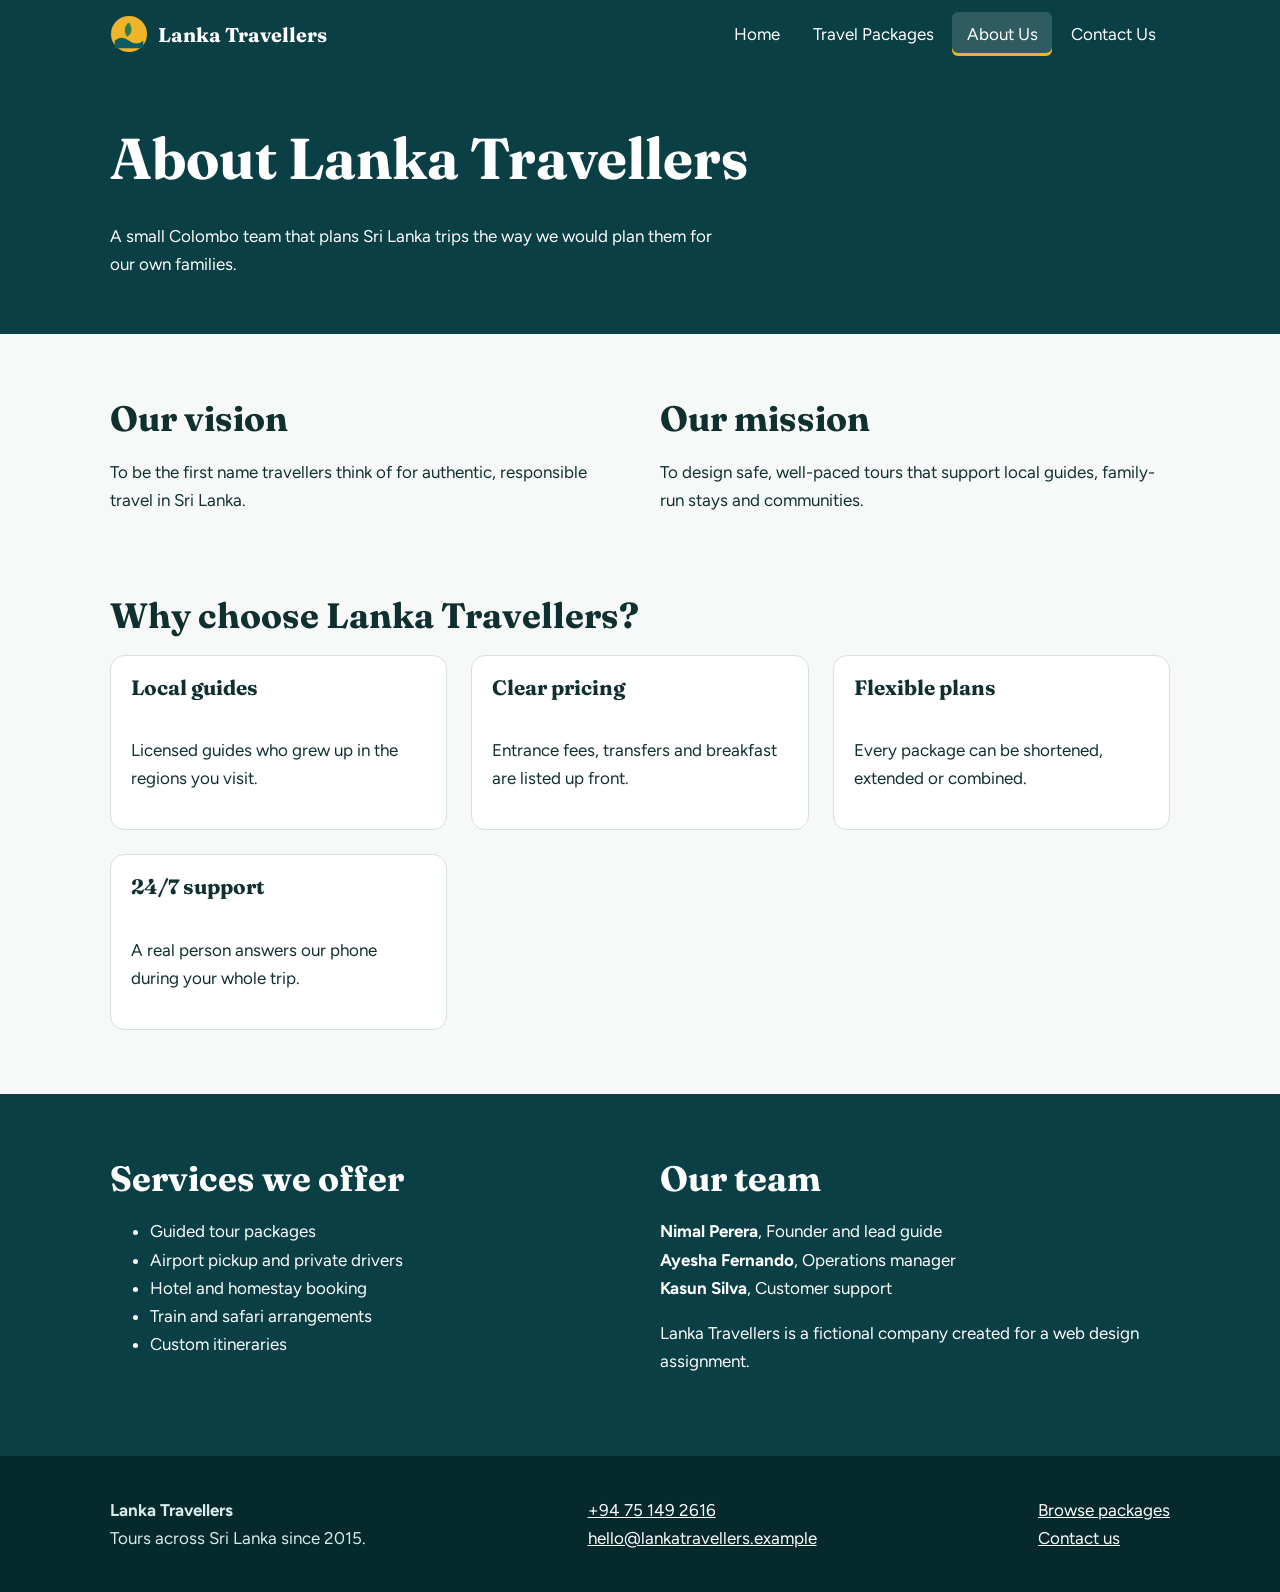
==== about.html @ 52781e10 "Initial commit - Traveling-Website" ====
<!DOCTYPE html>
<html lang="en"><head><meta charset="utf-8"><meta name="viewport" content="width=device-width,initial-scale=1">
<title>About Us | Lanka Travellers</title><meta name="description" content="Lanka Travellers: our vision, mission and services.">
<link rel="icon" href="images/favicon.svg" type="image/svg+xml">
<link rel="preconnect" href="https://fonts.googleapis.com"><link rel="preconnect" href="https://fonts.gstatic.com" crossorigin>
<link href="https://fonts.googleapis.com/css2?family=Figtree:wght@400;600;700&family=Fraunces:opsz,wght@9..144,600;9..144,700&display=swap" rel="stylesheet">
<link rel="stylesheet" href="css/style.css"></head><body>
<a class="skip" href="#main">Skip to main content</a>
<header class="site"><div class="wrap"><a class="brand" href="index.html"><svg viewBox="0 0 40 40" aria-hidden="true"><circle cx="20" cy="20" r="19" fill="#f0b429"/><path d="M5 27q7-6 15 0t15 0v8H5z" fill="#0d5c63"/><path d="M20 8c-5 3-6 9-2 15 4-2 7-8 2-15z" fill="#2f7d4f"/></svg>Lanka Travellers</a>
<button class="menu-btn" aria-expanded="false" aria-controls="nav">Menu</button>
<nav id="nav" aria-label="Main"><ul><li><a href="index.html">Home</a></li><li><a href="packages.html">Travel Packages</a></li><li><a href="about.html" aria-current="page">About Us</a></li><li><a href="contact.html">Contact Us</a></li></ul></nav></div></header>
<main id="main"><div class="page-head"><div class="wrap"><h1>About Lanka Travellers</h1><p>A small Colombo team that plans Sri Lanka trips the way we would plan them for our own families.</p></div></div>
<section><div class="wrap split"><div><h2>Our vision</h2><p>To be the first name travellers think of for authentic, responsible travel in Sri Lanka.</p></div>
<div><h2>Our mission</h2><p>To design safe, well-paced tours that support local guides, family-run stays and communities.</p></div></div></section>
<section style="padding-top:0"><div class="wrap"><h2>Why choose Lanka Travellers?</h2><div class="grid">
<div class="card"><div class="body"><h3>Local guides</h3><p>Licensed guides who grew up in the regions you visit.</p></div></div>
<div class="card"><div class="body"><h3>Clear pricing</h3><p>Entrance fees, transfers and breakfast are listed up front.</p></div></div>
<div class="card"><div class="body"><h3>Flexible plans</h3><p>Every package can be shortened, extended or combined.</p></div></div>
<div class="card"><div class="body"><h3>24/7 support</h3><p>A real person answers our phone during your whole trip.</p></div></div></div></div></section>
<section class="band"><div class="wrap split"><div><h2>Services we offer</h2><ul><li>Guided tour packages</li><li>Airport pickup and private drivers</li><li>Hotel and homestay booking</li><li>Train and safari arrangements</li><li>Custom itineraries</li></ul></div>
<div><h2>Our team</h2><p><strong>Nimal Perera</strong>, Founder and lead guide<br><strong>Ayesha Fernando</strong>, Operations manager<br><strong>Kasun Silva</strong>, Customer support</p><p>Lanka Travellers is a fictional company created for a web design assignment.</p></div></div></section></main>
<footer><div class="wrap"><div><strong>Lanka Travellers</strong><br>Tours across Sri Lanka since 2015.</div>
<div><a href="tel:+94751492616">+94 75 149 2616</a><br><a href="mailto:hello@lankatravellers.example">hello@lankatravellers.example</a></div>
<div><a href="packages.html">Browse packages</a><br><a href="contact.html">Contact us</a></div></div></footer>
<script src="js/main.js"></script></body></html>
---- css/style.css ----
:root{--ink:#10302f;--sea:#0d5c63;--sea-d:#093f45;--leaf:#2f7d4f;--gold:#f0b429;--gold-d:#8a5a00;--bg:#f6f9f8;--card:#fff;--muted:#4a5f5e;--line:#d6e2df}
@media(prefers-color-scheme:dark){:root{--ink:#e8f1ef;--bg:#0b1a1b;--card:#12292b;--muted:#a9c0bd;--line:#244245;--sea:#5ec4cc;--sea-d:#0d5c63;--gold-d:#f0b429}}
*{box-sizing:border-box}html{scroll-behavior:smooth}
body{margin:0;font:1.0625rem/1.65 "Figtree",system-ui,sans-serif;color:var(--ink);background:var(--bg)}
h1,h2,h3{font-family:"Fraunces",Georgia,serif;line-height:1.2;margin:0 0 .5em}
h1{font-size:clamp(2.2rem,5vw,3.6rem)}h2{font-size:clamp(1.6rem,3vw,2.2rem)}h3{font-size:1.3rem}
img{max-width:100%;display:block}a{color:var(--sea)}
:focus-visible{outline:3px solid var(--gold);outline-offset:3px}
.skip{position:absolute;left:-999px;background:var(--gold);color:#000;padding:.6rem 1rem;z-index:99}.skip:focus{left:1rem;top:1rem}
.wrap{max-width:1100px;margin:auto;padding:0 1.25rem}
header.site{background:var(--sea-d);position:sticky;top:0;z-index:10}
header.site .wrap{display:flex;align-items:center;justify-content:space-between;min-height:68px}
.brand{display:flex;align-items:center;gap:.6rem;color:#fff;text-decoration:none;font:700 1.25rem "Fraunces",serif}
.brand svg{width:38px;height:38px}
nav ul{list-style:none;display:flex;gap:.25rem;margin:0;padding:0}
nav a{color:#fff;text-decoration:none;padding:.5rem .9rem;border-radius:6px;display:block}
nav a:hover,nav a[aria-current=page]{background:rgba(255,255,255,.15);box-shadow:inset 0 -3px var(--gold)}
.menu-btn{display:none;background:none;border:2px solid #fff;color:#fff;padding:.4rem .8rem;border-radius:6px;font:inherit;cursor:pointer}
.btn{display:inline-block;background:var(--gold);color:#1b1400;font-weight:700;text-decoration:none;padding:.8rem 1.5rem;border-radius:999px;border:0;cursor:pointer;font-size:1rem}
.btn:hover{background:#ffc94d}.btn.alt{background:transparent;color:#fff;border:2px solid #fff}
.hero{color:#fff;padding:7rem 0 6rem;background:linear-gradient(100deg,rgba(9,63,69,.92),rgba(9,63,69,.45)),url(../images/hero.jpg) center/cover,linear-gradient(135deg,#0d5c63,#2f7d4f)}
.hero p{max-width:34rem;font-size:1.2rem}.hero .btns{display:flex;gap:1rem;flex-wrap:wrap;margin-top:1.5rem}
.page-head{background:var(--sea-d);color:#fff;padding:3.5rem 0}.page-head p{max-width:38rem;margin:0}
section{padding:4rem 0}.grid{display:grid;gap:1.5rem;grid-template-columns:repeat(auto-fit,minmax(250px,1fr))}
.card{background:var(--card);border:1px solid var(--line);border-radius:14px;overflow:hidden;display:flex;flex-direction:column}
.card .body{padding:1.25rem;display:flex;flex-direction:column;gap:.5rem;flex:1}.card .body .btn{margin-top:auto;text-align:center}
.ph{position:relative;aspect-ratio:3/2;background:linear-gradient(135deg,var(--sea),var(--leaf))}
.ph img{position:absolute;inset:0;width:100%;height:100%;object-fit:cover}
.price{font:700 1.4rem "Fraunces",serif;color:var(--gold-d)}.meta{color:var(--muted);font-size:.95rem;margin:0}
.pkg{display:grid;grid-template-columns:1fr 1.2fr;margin-bottom:2rem}.pkg .ph{aspect-ratio:auto;min-height:260px}
.pkg ul{padding-left:1.2rem;margin:.3rem 0}
.split{display:grid;gap:2.5rem;grid-template-columns:repeat(auto-fit,minmax(300px,1fr))}
.band{background:var(--sea-d);color:#fff}.band a{color:var(--gold)}
form{display:grid;gap:1rem}label{font-weight:600;display:block;margin-bottom:.3rem}
input,select,textarea{width:100%;padding:.75rem;border:2px solid var(--line);border-radius:8px;font:inherit;background:var(--card);color:var(--ink)}
.msg{font-weight:700;color:var(--leaf)}iframe{width:100%;height:320px;border:0;border-radius:14px}
footer{background:#06292c;color:#d8ebe8;padding:2.5rem 0}footer a{color:#fff}footer .wrap{display:flex;flex-wrap:wrap;gap:1.5rem;justify-content:space-between}
@media(max-width:760px){.menu-btn{display:block}nav{display:none;position:absolute;left:0;right:0;top:68px;background:var(--sea-d)}nav.open{display:block}nav ul{flex-direction:column;padding:.5rem 1rem 1rem}.pkg{grid-template-columns:1fr}.hero{padding:4.5rem 0}}
@media(prefers-reduced-motion:reduce){html{scroll-behavior:auto}}
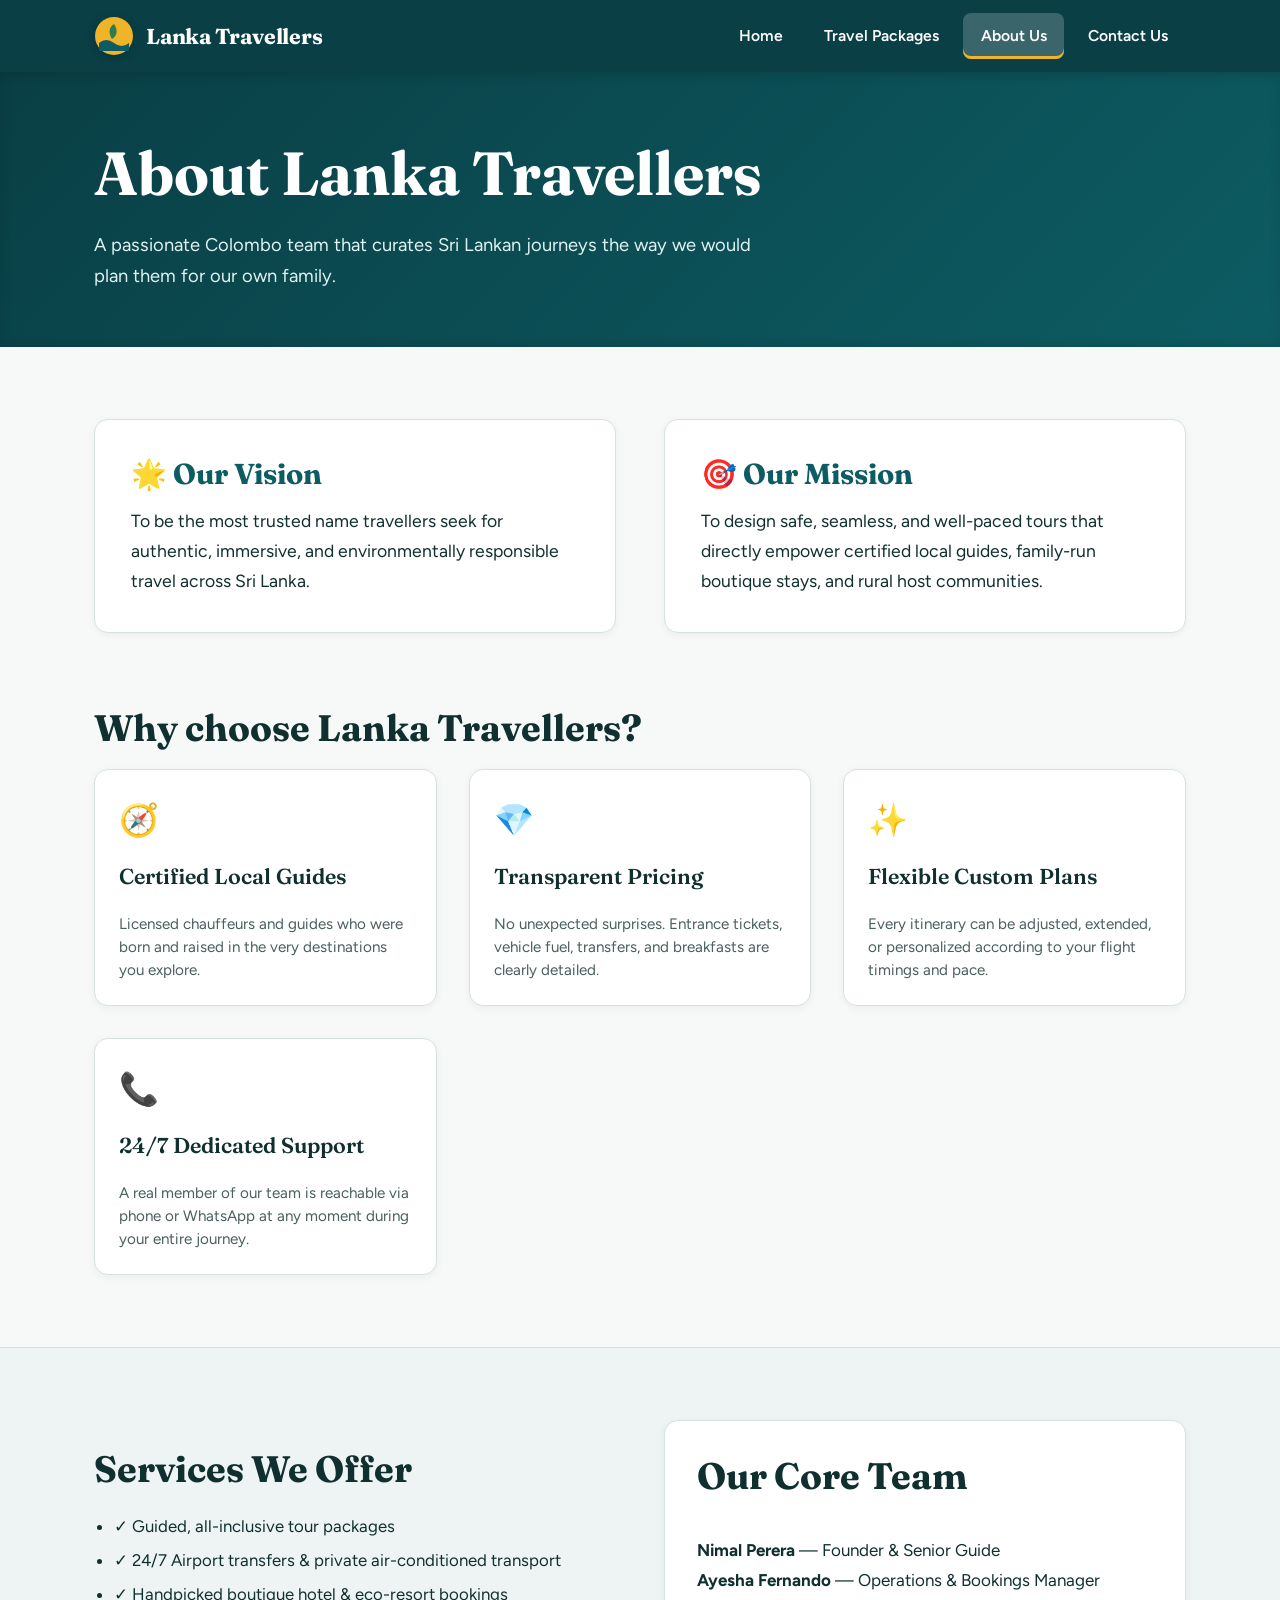
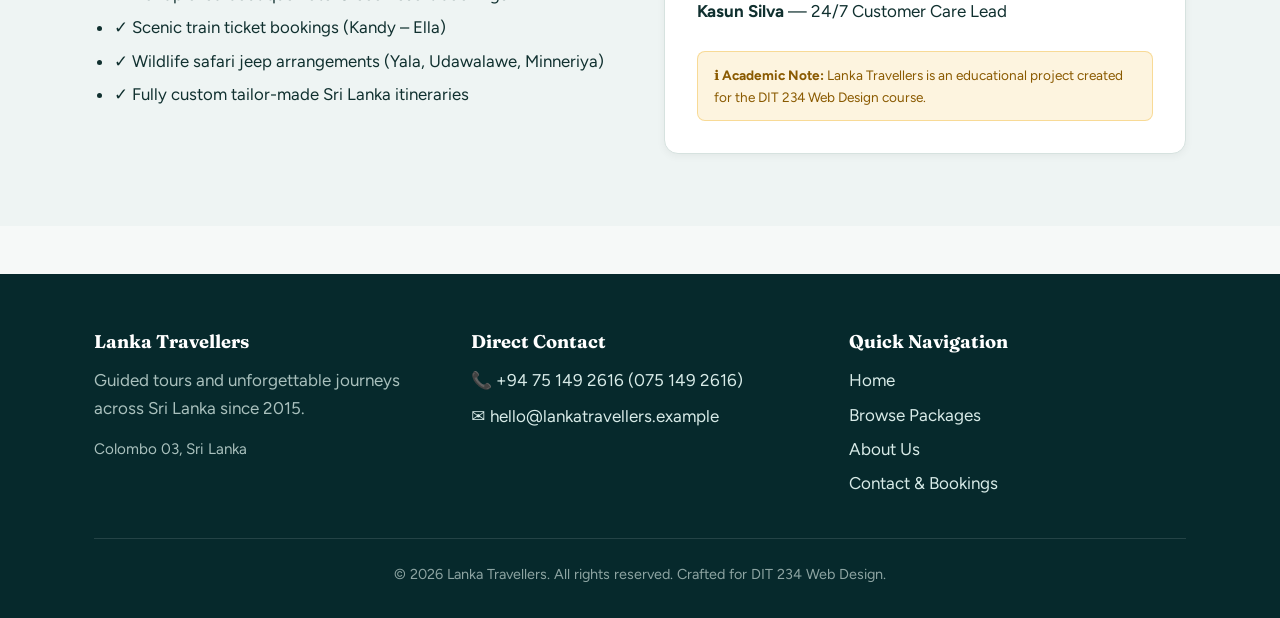
==== commit 9ebbb5db: "Polish UI/UX design: responsive navigation, card hover states, FAQ accordion, forms, and typography" ====
--- a/about.html
+++ b/about.html
@@ -1,25 +1,160 @@
 <!DOCTYPE html>
-<html lang="en"><head><meta charset="utf-8"><meta name="viewport" content="width=device-width,initial-scale=1">
-<title>About Us | Lanka Travellers</title><meta name="description" content="Lanka Travellers: our vision, mission and services.">
-<link rel="icon" href="images/favicon.svg" type="image/svg+xml">
-<link rel="preconnect" href="https://fonts.googleapis.com"><link rel="preconnect" href="https://fonts.gstatic.com" crossorigin>
-<link href="https://fonts.googleapis.com/css2?family=Figtree:wght@400;600;700&family=Fraunces:opsz,wght@9..144,600;9..144,700&display=swap" rel="stylesheet">
-<link rel="stylesheet" href="css/style.css"></head><body>
-<a class="skip" href="#main">Skip to main content</a>
-<header class="site"><div class="wrap"><a class="brand" href="index.html"><svg viewBox="0 0 40 40" aria-hidden="true"><circle cx="20" cy="20" r="19" fill="#f0b429"/><path d="M5 27q7-6 15 0t15 0v8H5z" fill="#0d5c63"/><path d="M20 8c-5 3-6 9-2 15 4-2 7-8 2-15z" fill="#2f7d4f"/></svg>Lanka Travellers</a>
-<button class="menu-btn" aria-expanded="false" aria-controls="nav">Menu</button>
-<nav id="nav" aria-label="Main"><ul><li><a href="index.html">Home</a></li><li><a href="packages.html">Travel Packages</a></li><li><a href="about.html" aria-current="page">About Us</a></li><li><a href="contact.html">Contact Us</a></li></ul></nav></div></header>
-<main id="main"><div class="page-head"><div class="wrap"><h1>About Lanka Travellers</h1><p>A small Colombo team that plans Sri Lanka trips the way we would plan them for our own families.</p></div></div>
-<section><div class="wrap split"><div><h2>Our vision</h2><p>To be the first name travellers think of for authentic, responsible travel in Sri Lanka.</p></div>
-<div><h2>Our mission</h2><p>To design safe, well-paced tours that support local guides, family-run stays and communities.</p></div></div></section>
-<section style="padding-top:0"><div class="wrap"><h2>Why choose Lanka Travellers?</h2><div class="grid">
-<div class="card"><div class="body"><h3>Local guides</h3><p>Licensed guides who grew up in the regions you visit.</p></div></div>
-<div class="card"><div class="body"><h3>Clear pricing</h3><p>Entrance fees, transfers and breakfast are listed up front.</p></div></div>
-<div class="card"><div class="body"><h3>Flexible plans</h3><p>Every package can be shortened, extended or combined.</p></div></div>
-<div class="card"><div class="body"><h3>24/7 support</h3><p>A real person answers our phone during your whole trip.</p></div></div></div></div></section>
-<section class="band"><div class="wrap split"><div><h2>Services we offer</h2><ul><li>Guided tour packages</li><li>Airport pickup and private drivers</li><li>Hotel and homestay booking</li><li>Train and safari arrangements</li><li>Custom itineraries</li></ul></div>
-<div><h2>Our team</h2><p><strong>Nimal Perera</strong>, Founder and lead guide<br><strong>Ayesha Fernando</strong>, Operations manager<br><strong>Kasun Silva</strong>, Customer support</p><p>Lanka Travellers is a fictional company created for a web design assignment.</p></div></div></section></main>
-<footer><div class="wrap"><div><strong>Lanka Travellers</strong><br>Tours across Sri Lanka since 2015.</div>
-<div><a href="tel:+94751492616">+94 75 149 2616</a><br><a href="mailto:hello@lankatravellers.example">hello@lankatravellers.example</a></div>
-<div><a href="packages.html">Browse packages</a><br><a href="contact.html">Contact us</a></div></div></footer>
-<script src="js/main.js"></script></body></html>+<html lang="en">
+<head>
+  <meta charset="utf-8">
+  <meta name="viewport" content="width=device-width, initial-scale=1">
+  <title>About Us | Lanka Travellers</title>
+  <meta name="description" content="Learn more about Lanka Travellers: our local team, mission, responsible tourism values, and services.">
+  <link rel="icon" href="images/favicon.svg" type="image/svg+xml">
+  <link rel="preconnect" href="https://fonts.googleapis.com">
+  <link rel="preconnect" href="https://fonts.gstatic.com" crossorigin>
+  <link href="https://fonts.googleapis.com/css2?family=Figtree:wght@400;600;700&family=Fraunces:opsz,wght@9..144,600;9..144,700&display=swap" rel="stylesheet">
+  <link rel="stylesheet" href="css/style.css">
+</head>
+<body>
+  <a class="skip" href="#main">Skip to main content</a>
+
+  <header class="site">
+    <div class="wrap">
+      <a class="brand" href="index.html">
+        <svg viewBox="0 0 40 40" aria-hidden="true">
+          <circle cx="20" cy="20" r="19" fill="#f0b429"/>
+          <path d="M5 27q7-6 15 0t15 0v8H5z" fill="#0d5c63"/>
+          <path d="M20 8c-5 3-6 9-2 15 4-2 7-8 2-15z" fill="#2f7d4f"/>
+        </svg>
+        Lanka Travellers
+      </a>
+      <button class="menu-btn" aria-expanded="false" aria-controls="nav">☰ Menu</button>
+      <nav id="nav" aria-label="Main">
+        <ul>
+          <li><a href="index.html">Home</a></li>
+          <li><a href="packages.html">Travel Packages</a></li>
+          <li><a href="about.html" aria-current="page">About Us</a></li>
+          <li><a href="contact.html">Contact Us</a></li>
+        </ul>
+      </nav>
+    </div>
+  </header>
+
+  <main id="main">
+    <!-- Header Banner -->
+    <div class="page-head">
+      <div class="wrap">
+        <h1>About Lanka Travellers</h1>
+        <p>A passionate Colombo team that curates Sri Lankan journeys the way we would plan them for our own family.</p>
+      </div>
+    </div>
+
+    <!-- Vision & Mission -->
+    <section>
+      <div class="wrap split">
+        <div class="card" style="padding: 2.25rem;">
+          <h2 style="font-size: 1.8rem; color: var(--sea);">🌟 Our Vision</h2>
+          <p style="margin: 0; font-size: 1.1rem; line-height: 1.7;">To be the most trusted name travellers seek for authentic, immersive, and environmentally responsible travel across Sri Lanka.</p>
+        </div>
+        <div class="card" style="padding: 2.25rem;">
+          <h2 style="font-size: 1.8rem; color: var(--sea);">🎯 Our Mission</h2>
+          <p style="margin: 0; font-size: 1.1rem; line-height: 1.7;">To design safe, seamless, and well-paced tours that directly empower certified local guides, family-run boutique stays, and rural host communities.</p>
+        </div>
+      </div>
+    </section>
+
+    <!-- Why Choose Us -->
+    <section style="padding-top: 0;">
+      <div class="wrap">
+        <h2>Why choose Lanka Travellers?</h2>
+        <div class="grid">
+          <div class="card">
+            <div class="body">
+              <div style="font-size: 2rem; margin-bottom: 0.25rem;">🧭</div>
+              <h3>Certified Local Guides</h3>
+              <p class="meta">Licensed chauffeurs and guides who were born and raised in the very destinations you explore.</p>
+            </div>
+          </div>
+          <div class="card">
+            <div class="body">
+              <div style="font-size: 2rem; margin-bottom: 0.25rem;">💎</div>
+              <h3>Transparent Pricing</h3>
+              <p class="meta">No unexpected surprises. Entrance tickets, vehicle fuel, transfers, and breakfasts are clearly detailed.</p>
+            </div>
+          </div>
+          <div class="card">
+            <div class="body">
+              <div style="font-size: 2rem; margin-bottom: 0.25rem;">✨</div>
+              <h3>Flexible Custom Plans</h3>
+              <p class="meta">Every itinerary can be adjusted, extended, or personalized according to your flight timings and pace.</p>
+            </div>
+          </div>
+          <div class="card">
+            <div class="body">
+              <div style="font-size: 2rem; margin-bottom: 0.25rem;">📞</div>
+              <h3>24/7 Dedicated Support</h3>
+              <p class="meta">A real member of our team is reachable via phone or WhatsApp at any moment during your entire journey.</p>
+            </div>
+          </div>
+        </div>
+      </div>
+    </section>
+
+    <!-- Services & Team Band -->
+    <section style="background: rgba(13, 92, 99, 0.03); border-top: 1px solid var(--line);">
+      <div class="wrap split">
+        <div>
+          <h2>Services We Offer</h2>
+          <ul style="padding-left: 1.25rem; line-height: 2; font-size: 1.05rem;">
+            <li>✓ Guided, all-inclusive tour packages</li>
+            <li>✓ 24/7 Airport transfers &amp; private air-conditioned transport</li>
+            <li>✓ Handpicked boutique hotel &amp; eco-resort bookings</li>
+            <li>✓ Scenic train ticket bookings (Kandy – Ella)</li>
+            <li>✓ Wildlife safari jeep arrangements (Yala, Udawalawe, Minneriya)</li>
+            <li>✓ Fully custom tailor-made Sri Lanka itineraries</li>
+          </ul>
+        </div>
+        <div>
+          <div class="card" style="padding: 2rem; background: var(--card);">
+            <h2>Our Core Team</h2>
+            <p style="line-height: 1.8; margin-bottom: 1.5rem;">
+              <strong>Nimal Perera</strong> — Founder &amp; Senior Guide<br>
+              <strong>Ayesha Fernando</strong> — Operations &amp; Bookings Manager<br>
+              <strong>Kasun Silva</strong> — 24/7 Customer Care Lead
+            </p>
+            <div style="padding: 0.75rem 1rem; border-radius: 8px; background: rgba(240, 180, 41, 0.15); border: 1px solid rgba(240, 180, 41, 0.4); font-size: 0.85rem; color: var(--gold-d);">
+              ℹ️ <strong>Academic Note:</strong> Lanka Travellers is an educational project created for the DIT 234 Web Design course.
+            </div>
+          </div>
+        </div>
+      </div>
+    </section>
+  </main>
+
+  <!-- Footer -->
+  <footer>
+    <div class="wrap">
+      <div>
+        <h4>Lanka Travellers</h4>
+        <p style="margin: 0 0 0.5rem; color: #a9c0bd;">Guided tours and unforgettable journeys across Sri Lanka since 2015.</p>
+        <p style="font-size: 0.95rem; color: #a9c0bd;">Colombo 03, Sri Lanka</p>
+      </div>
+      <div>
+        <h4>Direct Contact</h4>
+        <p style="margin: 0 0 0.5rem;"><a href="tel:+94751492616">📞 +94 75 149 2616 (075 149 2616)</a></p>
+        <p style="margin: 0;"><a href="mailto:hello@lankatravellers.example">✉️ hello@lankatravellers.example</a></p>
+      </div>
+      <div>
+        <h4>Quick Navigation</h4>
+        <p style="margin: 0 0 0.4rem;"><a href="index.html">Home</a></p>
+        <p style="margin: 0 0 0.4rem;"><a href="packages.html">Browse Packages</a></p>
+        <p style="margin: 0 0 0.4rem;"><a href="about.html">About Us</a></p>
+        <p style="margin: 0;"><a href="contact.html">Contact &amp; Bookings</a></p>
+      </div>
+    </div>
+    <div class="wrap">
+      <div class="footer-bottom" style="width: 100%;">
+        &copy; 2026 Lanka Travellers. All rights reserved. Crafted for DIT 234 Web Design.
+      </div>
+    </div>
+  </footer>
+
+  <script src="js/main.js"></script>
+</body>
+</html>
--- a/css/style.css
+++ b/css/style.css
@@ -1,39 +1,713 @@
-:root{--ink:#10302f;--sea:#0d5c63;--sea-d:#093f45;--leaf:#2f7d4f;--gold:#f0b429;--gold-d:#8a5a00;--bg:#f6f9f8;--card:#fff;--muted:#4a5f5e;--line:#d6e2df}
-@media(prefers-color-scheme:dark){:root{--ink:#e8f1ef;--bg:#0b1a1b;--card:#12292b;--muted:#a9c0bd;--line:#244245;--sea:#5ec4cc;--sea-d:#0d5c63;--gold-d:#f0b429}}
-*{box-sizing:border-box}html{scroll-behavior:smooth}
-body{margin:0;font:1.0625rem/1.65 "Figtree",system-ui,sans-serif;color:var(--ink);background:var(--bg)}
-h1,h2,h3{font-family:"Fraunces",Georgia,serif;line-height:1.2;margin:0 0 .5em}
-h1{font-size:clamp(2.2rem,5vw,3.6rem)}h2{font-size:clamp(1.6rem,3vw,2.2rem)}h3{font-size:1.3rem}
-img{max-width:100%;display:block}a{color:var(--sea)}
-:focus-visible{outline:3px solid var(--gold);outline-offset:3px}
-.skip{position:absolute;left:-999px;background:var(--gold);color:#000;padding:.6rem 1rem;z-index:99}.skip:focus{left:1rem;top:1rem}
-.wrap{max-width:1100px;margin:auto;padding:0 1.25rem}
-header.site{background:var(--sea-d);position:sticky;top:0;z-index:10}
-header.site .wrap{display:flex;align-items:center;justify-content:space-between;min-height:68px}
-.brand{display:flex;align-items:center;gap:.6rem;color:#fff;text-decoration:none;font:700 1.25rem "Fraunces",serif}
-.brand svg{width:38px;height:38px}
-nav ul{list-style:none;display:flex;gap:.25rem;margin:0;padding:0}
-nav a{color:#fff;text-decoration:none;padding:.5rem .9rem;border-radius:6px;display:block}
-nav a:hover,nav a[aria-current=page]{background:rgba(255,255,255,.15);box-shadow:inset 0 -3px var(--gold)}
-.menu-btn{display:none;background:none;border:2px solid #fff;color:#fff;padding:.4rem .8rem;border-radius:6px;font:inherit;cursor:pointer}
-.btn{display:inline-block;background:var(--gold);color:#1b1400;font-weight:700;text-decoration:none;padding:.8rem 1.5rem;border-radius:999px;border:0;cursor:pointer;font-size:1rem}
-.btn:hover{background:#ffc94d}.btn.alt{background:transparent;color:#fff;border:2px solid #fff}
-.hero{color:#fff;padding:7rem 0 6rem;background:linear-gradient(100deg,rgba(9,63,69,.92),rgba(9,63,69,.45)),url(../images/hero.jpg) center/cover,linear-gradient(135deg,#0d5c63,#2f7d4f)}
-.hero p{max-width:34rem;font-size:1.2rem}.hero .btns{display:flex;gap:1rem;flex-wrap:wrap;margin-top:1.5rem}
-.page-head{background:var(--sea-d);color:#fff;padding:3.5rem 0}.page-head p{max-width:38rem;margin:0}
-section{padding:4rem 0}.grid{display:grid;gap:1.5rem;grid-template-columns:repeat(auto-fit,minmax(250px,1fr))}
-.card{background:var(--card);border:1px solid var(--line);border-radius:14px;overflow:hidden;display:flex;flex-direction:column}
-.card .body{padding:1.25rem;display:flex;flex-direction:column;gap:.5rem;flex:1}.card .body .btn{margin-top:auto;text-align:center}
-.ph{position:relative;aspect-ratio:3/2;background:linear-gradient(135deg,var(--sea),var(--leaf))}
-.ph img{position:absolute;inset:0;width:100%;height:100%;object-fit:cover}
-.price{font:700 1.4rem "Fraunces",serif;color:var(--gold-d)}.meta{color:var(--muted);font-size:.95rem;margin:0}
-.pkg{display:grid;grid-template-columns:1fr 1.2fr;margin-bottom:2rem}.pkg .ph{aspect-ratio:auto;min-height:260px}
-.pkg ul{padding-left:1.2rem;margin:.3rem 0}
-.split{display:grid;gap:2.5rem;grid-template-columns:repeat(auto-fit,minmax(300px,1fr))}
-.band{background:var(--sea-d);color:#fff}.band a{color:var(--gold)}
-form{display:grid;gap:1rem}label{font-weight:600;display:block;margin-bottom:.3rem}
-input,select,textarea{width:100%;padding:.75rem;border:2px solid var(--line);border-radius:8px;font:inherit;background:var(--card);color:var(--ink)}
-.msg{font-weight:700;color:var(--leaf)}iframe{width:100%;height:320px;border:0;border-radius:14px}
-footer{background:#06292c;color:#d8ebe8;padding:2.5rem 0}footer a{color:#fff}footer .wrap{display:flex;flex-wrap:wrap;gap:1.5rem;justify-content:space-between}
-@media(max-width:760px){.menu-btn{display:block}nav{display:none;position:absolute;left:0;right:0;top:68px;background:var(--sea-d)}nav.open{display:block}nav ul{flex-direction:column;padding:.5rem 1rem 1rem}.pkg{grid-template-columns:1fr}.hero{padding:4.5rem 0}}
-@media(prefers-reduced-motion:reduce){html{scroll-behavior:auto}}
+:root {
+  --ink: #10302f;
+  --sea: #0d5c63;
+  --sea-d: #093f45;
+  --leaf: #2f7d4f;
+  --gold: #f0b429;
+  --gold-d: #8a5a00;
+  --bg: #f6f9f8;
+  --card: #ffffff;
+  --muted: #4a5f5e;
+  --line: #d6e2df;
+  --shadow-sm: 0 2px 8px rgba(0, 0, 0, 0.05);
+  --shadow-md: 0 6px 20px rgba(0, 0, 0, 0.08);
+  --shadow-lg: 0 12px 30px rgba(0, 0, 0, 0.12);
+  --radius: 14px;
+}
+
+@media (prefers-color-scheme: dark) {
+  :root {
+    --ink: #e8f1ef;
+    --bg: #0b1a1b;
+    --card: #12292b;
+    --muted: #a9c0bd;
+    --line: #244245;
+    --sea: #5ec4cc;
+    --sea-d: #0d5c63;
+    --gold-d: #f0b429;
+    --shadow-sm: 0 2px 8px rgba(0, 0, 0, 0.3);
+    --shadow-md: 0 6px 20px rgba(0, 0, 0, 0.4);
+    --shadow-lg: 0 12px 30px rgba(0, 0, 0, 0.5);
+  }
+}
+
+* {
+  box-sizing: border-box;
+}
+
+html {
+  scroll-behavior: smooth;
+}
+
+body {
+  margin: 0;
+  font: 1.0625rem/1.65 "Figtree", system-ui, -apple-system, sans-serif;
+  color: var(--ink);
+  background: var(--bg);
+  -webkit-font-smoothing: antialiased;
+}
+
+h1, h2, h3, h4 {
+  font-family: "Fraunces", Georgia, serif;
+  line-height: 1.25;
+  margin: 0 0 0.5em;
+  color: inherit;
+}
+
+h1 { font-size: clamp(2.3rem, 5vw, 3.8rem); font-weight: 700; }
+h2 { font-size: clamp(1.7rem, 3.2vw, 2.3rem); font-weight: 700; }
+h3 { font-size: 1.35rem; font-weight: 600; }
+
+img {
+  max-width: 100%;
+  height: auto;
+  display: block;
+}
+
+a {
+  color: var(--sea);
+  text-decoration: none;
+  transition: color 0.2s ease;
+}
+
+a:hover {
+  text-decoration: underline;
+}
+
+:focus-visible {
+  outline: 3px solid var(--gold);
+  outline-offset: 3px;
+}
+
+.skip {
+  position: absolute;
+  left: -999px;
+  background: var(--gold);
+  color: #000;
+  padding: 0.6rem 1rem;
+  font-weight: 700;
+  z-index: 999;
+  border-radius: 6px;
+}
+
+.skip:focus {
+  left: 1rem;
+  top: 1rem;
+}
+
+.wrap {
+  max-width: 1140px;
+  margin: auto;
+  padding: 0 1.5rem;
+}
+
+/* Header & Navigation */
+header.site {
+  background: var(--sea-d);
+  position: sticky;
+  top: 0;
+  z-index: 100;
+  box-shadow: 0 2px 12px rgba(0, 0, 0, 0.15);
+  backdrop-filter: blur(8px);
+}
+
+header.site .wrap {
+  display: flex;
+  align-items: center;
+  justify-content: space-between;
+  min-height: 72px;
+}
+
+.brand {
+  display: flex;
+  align-items: center;
+  gap: 0.75rem;
+  color: #fff;
+  text-decoration: none;
+  font: 700 1.35rem "Fraunces", serif;
+  letter-spacing: -0.01em;
+}
+
+.brand:hover {
+  text-decoration: none;
+  opacity: 0.95;
+}
+
+.brand svg {
+  width: 40px;
+  height: 40px;
+  flex-shrink: 0;
+  filter: drop-shadow(0 2px 4px rgba(0, 0, 0, 0.2));
+}
+
+nav ul {
+  list-style: none;
+  display: flex;
+  align-items: center;
+  gap: 0.4rem;
+  margin: 0;
+  padding: 0;
+}
+
+nav a {
+  color: #ffffff;
+  text-decoration: none;
+  padding: 0.6rem 1.1rem;
+  border-radius: 8px;
+  display: block;
+  font-weight: 600;
+  font-size: 0.98rem;
+  transition: all 0.2s ease;
+}
+
+nav a:hover {
+  background: rgba(255, 255, 255, 0.15);
+  color: #ffffff;
+  text-decoration: none;
+}
+
+nav a[aria-current="page"] {
+  background: rgba(255, 255, 255, 0.2);
+  color: #ffffff;
+  box-shadow: inset 0 -3px var(--gold);
+}
+
+.menu-btn {
+  display: none;
+  background: rgba(255, 255, 255, 0.1);
+  border: 1.5px solid rgba(255, 255, 255, 0.4);
+  color: #fff;
+  padding: 0.5rem 0.9rem;
+  border-radius: 8px;
+  font: inherit;
+  font-size: 0.95rem;
+  font-weight: 600;
+  cursor: pointer;
+  transition: all 0.2s ease;
+}
+
+.menu-btn:hover {
+  background: rgba(255, 255, 255, 0.2);
+}
+
+/* Buttons */
+.btn {
+  display: inline-flex;
+  align-items: center;
+  justify-content: center;
+  gap: 0.5rem;
+  background: var(--gold);
+  color: #1b1400;
+  font-weight: 700;
+  text-decoration: none;
+  padding: 0.85rem 1.75rem;
+  border-radius: 999px;
+  border: 2px solid var(--gold);
+  cursor: pointer;
+  font-size: 1rem;
+  font-family: inherit;
+  box-shadow: var(--shadow-sm);
+  transition: transform 0.15s ease, background 0.2s ease, box-shadow 0.2s ease, border-color 0.2s ease;
+  line-height: 1.2;
+}
+
+.btn:hover {
+  background: #ffc94d;
+  border-color: #ffc94d;
+  color: #1b1400;
+  text-decoration: none;
+  transform: translateY(-2px);
+  box-shadow: 0 8px 20px rgba(240, 180, 41, 0.4);
+}
+
+.btn:active {
+  transform: translateY(0);
+  box-shadow: var(--shadow-sm);
+}
+
+.btn.alt {
+  background: transparent;
+  color: #ffffff;
+  border: 2px solid #ffffff;
+  box-shadow: none;
+}
+
+.btn.alt:hover {
+  background: #ffffff;
+  color: var(--sea-d);
+  border-color: #ffffff;
+  box-shadow: 0 8px 20px rgba(255, 255, 255, 0.3);
+}
+
+.btn.dark {
+  background: var(--sea-d);
+  color: #ffffff;
+  border-color: var(--sea-d);
+}
+
+.btn.dark:hover {
+  background: var(--sea);
+  border-color: var(--sea);
+  color: #ffffff;
+  box-shadow: 0 8px 20px rgba(13, 92, 99, 0.35);
+}
+
+/* Hero Section */
+.hero {
+  color: #fff;
+  padding: 7.5rem 0 6.5rem;
+  background: linear-gradient(105deg, rgba(6, 41, 44, 0.94) 0%, rgba(9, 63, 69, 0.8) 60%, rgba(9, 63, 69, 0.5) 100%),
+              url(../images/hero.jpg) center/cover no-repeat,
+              linear-gradient(135deg, #0d5c63, #2f7d4f);
+  position: relative;
+}
+
+.hero h1 {
+  max-width: 42rem;
+  text-shadow: 0 2px 8px rgba(0, 0, 0, 0.4);
+}
+
+.hero p {
+  max-width: 36rem;
+  font-size: 1.22rem;
+  line-height: 1.6;
+  color: #e2f0ed;
+  text-shadow: 0 1px 4px rgba(0, 0, 0, 0.4);
+  margin-bottom: 2rem;
+}
+
+.hero .btns {
+  display: flex;
+  gap: 1.25rem;
+  flex-wrap: wrap;
+}
+
+/* Page Head Banner */
+.page-head {
+  background: linear-gradient(135deg, var(--sea-d), var(--sea));
+  color: #fff;
+  padding: 4rem 0 3.5rem;
+  box-shadow: inset 0 -4px 12px rgba(0, 0, 0, 0.1);
+}
+
+.page-head h1 {
+  margin-bottom: 0.3em;
+}
+
+.page-head p {
+  max-width: 42rem;
+  margin: 0;
+  font-size: 1.15rem;
+  color: #e0f2f1;
+}
+
+/* Sections & Grids */
+section {
+  padding: 4.5rem 0;
+}
+
+.grid {
+  display: grid;
+  gap: 2rem;
+  grid-template-columns: repeat(auto-fit, minmax(280px, 1fr));
+}
+
+.split {
+  display: grid;
+  gap: 3rem;
+  grid-template-columns: repeat(auto-fit, minmax(320px, 1fr));
+  align-items: center;
+}
+
+/* Card Components */
+.card {
+  background: var(--card);
+  border: 1px solid var(--line);
+  border-radius: var(--radius);
+  overflow: hidden;
+  display: flex;
+  flex-direction: column;
+  box-shadow: var(--shadow-sm);
+  transition: transform 0.25s ease, box-shadow 0.25s ease, border-color 0.2s ease;
+}
+
+.card:hover {
+  transform: translateY(-5px);
+  box-shadow: var(--shadow-lg);
+  border-color: rgba(13, 92, 99, 0.25);
+}
+
+.card .body {
+  padding: 1.5rem;
+  display: flex;
+  flex-direction: column;
+  gap: 0.75rem;
+  flex: 1;
+}
+
+.card .body .btn {
+  margin-top: auto;
+  width: 100%;
+}
+
+/* Image Containers (.ph) */
+.ph {
+  position: relative;
+  aspect-ratio: 16/10;
+  background: linear-gradient(135deg, var(--sea), var(--leaf));
+  overflow: hidden;
+}
+
+.ph img {
+  position: absolute;
+  inset: 0;
+  width: 100%;
+  height: 100%;
+  object-fit: cover;
+  transition: transform 0.4s ease;
+}
+
+.card:hover .ph img {
+  transform: scale(1.05);
+}
+
+/* Package Layouts */
+.price {
+  font: 700 1.45rem "Fraunces", serif;
+  color: var(--gold-d);
+  margin: 0.25rem 0;
+}
+
+.meta {
+  color: var(--muted);
+  font-size: 0.95rem;
+  line-height: 1.5;
+  margin: 0;
+}
+
+.badge {
+  display: inline-flex;
+  align-items: center;
+  gap: 0.35rem;
+  font-size: 0.85rem;
+  font-weight: 600;
+  padding: 0.25rem 0.75rem;
+  border-radius: 999px;
+  background: rgba(13, 92, 99, 0.12);
+  color: var(--sea);
+  width: fit-content;
+}
+
+.pkg {
+  display: grid;
+  grid-template-columns: 1fr 1.3fr;
+  margin-bottom: 2.5rem;
+}
+
+.pkg .ph {
+  aspect-ratio: auto;
+  min-height: 280px;
+}
+
+.pkg ul {
+  padding-left: 1.25rem;
+  margin: 0.5rem 0 1rem;
+  display: grid;
+  grid-template-columns: repeat(auto-fit, minmax(200px, 1fr));
+  gap: 0.4rem;
+}
+
+.pkg ul li {
+  color: var(--ink);
+}
+
+/* Testimonials */
+.stars {
+  color: #f59e0b;
+  font-size: 1.15rem;
+  letter-spacing: 2px;
+  margin-bottom: 0.25rem;
+}
+
+blockquote {
+  font-style: italic;
+  color: var(--ink);
+  line-height: 1.6;
+}
+
+/* Call to action band */
+.band {
+  background: linear-gradient(135deg, var(--sea-d), var(--sea));
+  color: #fff;
+  border-radius: var(--radius);
+  padding: 3.5rem 2.5rem;
+  text-align: center;
+  margin: 2rem 0;
+}
+
+.band h2 {
+  font-size: 2.2rem;
+  margin-bottom: 0.5rem;
+}
+
+.band p {
+  max-width: 32rem;
+  margin: 0 auto 1.75rem;
+  color: #e0f2f1;
+  font-size: 1.15rem;
+}
+
+/* Accordion FAQs */
+.faq-list {
+  display: flex;
+  flex-direction: column;
+  gap: 1rem;
+}
+
+details.card {
+  border: 1px solid var(--line);
+  border-radius: 12px;
+  box-shadow: var(--shadow-sm);
+  transition: all 0.2s ease;
+}
+
+details.card[open] {
+  border-color: var(--sea);
+  box-shadow: var(--shadow-md);
+}
+
+details summary {
+  list-style: none;
+  cursor: pointer;
+  padding: 1.25rem 1.5rem;
+  font-weight: 700;
+  font-size: 1.1rem;
+  display: flex;
+  align-items: center;
+  justify-content: space-between;
+  user-select: none;
+  transition: background 0.2s ease;
+}
+
+details summary::-webkit-details-marker {
+  display: none;
+}
+
+details summary:hover {
+  background: rgba(13, 92, 99, 0.04);
+}
+
+details summary::after {
+  content: "+";
+  font-size: 1.5rem;
+  font-weight: 400;
+  color: var(--sea);
+  line-height: 1;
+  transition: transform 0.2s ease;
+}
+
+details[open] summary::after {
+  content: "−";
+}
+
+details .faq-answer {
+  padding: 1rem 1.5rem 1.5rem;
+  border-top: 1px solid var(--line);
+  color: var(--muted);
+  font-size: 1.02rem;
+  line-height: 1.6;
+}
+
+/* Contact Form */
+form {
+  display: grid;
+  gap: 1.25rem;
+  background: var(--card);
+  padding: 2rem;
+  border-radius: var(--radius);
+  border: 1px solid var(--line);
+  box-shadow: var(--shadow-sm);
+}
+
+label {
+  font-weight: 600;
+  display: block;
+  margin-bottom: 0.4rem;
+  font-size: 0.95rem;
+}
+
+input, select, textarea {
+  width: 100%;
+  padding: 0.85rem 1rem;
+  border: 2px solid var(--line);
+  border-radius: 10px;
+  font: inherit;
+  background: var(--card);
+  color: var(--ink);
+  transition: border-color 0.2s ease, box-shadow 0.2s ease;
+}
+
+input:focus, select:focus, textarea:focus {
+  border-color: var(--sea);
+  outline: none;
+  box-shadow: 0 0 0 4px rgba(13, 92, 99, 0.15);
+}
+
+.msg {
+  font-weight: 600;
+  padding: 0.75rem 1rem;
+  border-radius: 8px;
+  display: none;
+}
+
+.msg.success {
+  display: block;
+  color: #065f46;
+  background: #d1fae5;
+  border: 1px solid #a7f3d0;
+}
+
+/* Social links pill */
+.social-pills {
+  display: flex;
+  gap: 0.75rem;
+  flex-wrap: wrap;
+  margin: 1rem 0 1.5rem;
+}
+
+.social-pill {
+  display: inline-flex;
+  align-items: center;
+  gap: 0.4rem;
+  padding: 0.4rem 0.9rem;
+  border-radius: 999px;
+  background: rgba(13, 92, 99, 0.08);
+  color: var(--sea);
+  font-weight: 600;
+  font-size: 0.9rem;
+  border: 1px solid var(--line);
+  transition: all 0.2s ease;
+}
+
+.social-pill:hover {
+  background: var(--sea);
+  color: #fff;
+  text-decoration: none;
+  transform: translateY(-2px);
+}
+
+iframe {
+  width: 100%;
+  height: 320px;
+  border: 0;
+  border-radius: var(--radius);
+  box-shadow: var(--shadow-sm);
+}
+
+/* Footer */
+footer {
+  background: #06292c;
+  color: #d8ebe8;
+  padding: 3.5rem 0 2rem;
+  margin-top: 3rem;
+}
+
+footer .wrap {
+  display: grid;
+  grid-template-columns: repeat(auto-fit, minmax(220px, 1fr));
+  gap: 2.5rem;
+  justify-content: space-between;
+}
+
+footer h4 {
+  color: #ffffff;
+  font-size: 1.15rem;
+  margin-bottom: 0.8rem;
+}
+
+footer a {
+  color: #d8ebe8;
+  transition: color 0.2s ease;
+}
+
+footer a:hover {
+  color: var(--gold);
+  text-decoration: underline;
+}
+
+footer .footer-bottom {
+  border-top: 1px solid rgba(255, 255, 255, 0.12);
+  margin-top: 2.5rem;
+  padding-top: 1.5rem;
+  text-align: center;
+  font-size: 0.9rem;
+  color: #8da4a2;
+}
+
+/* Responsive Media Queries */
+@media (max-width: 820px) {
+  .menu-btn {
+    display: block;
+  }
+
+  nav {
+    display: none;
+    position: absolute;
+    left: 0;
+    right: 0;
+    top: 72px;
+    background: var(--sea-d);
+    box-shadow: 0 12px 25px rgba(0, 0, 0, 0.35);
+    border-top: 1px solid rgba(255, 255, 255, 0.1);
+  }
+
+  nav.open {
+    display: block;
+    animation: slideDown 0.25s ease-out;
+  }
+
+  nav ul {
+    flex-direction: column;
+    align-items: stretch;
+    padding: 0.75rem 1.25rem 1.5rem;
+    gap: 0.5rem;
+  }
+
+  nav a {
+    padding: 0.85rem 1rem;
+    font-size: 1.05rem;
+  }
+
+  nav a[aria-current="page"] {
+    border-left: 4px solid var(--gold);
+    border-radius: 4px;
+    box-shadow: none;
+  }
+
+  .pkg {
+    grid-template-columns: 1fr;
+  }
+
+  .hero {
+    padding: 5rem 0 4.5rem;
+  }
+
+  .band {
+    padding: 2.5rem 1.5rem;
+  }
+}
+
+@keyframes slideDown {
+  from { opacity: 0; transform: translateY(-8px); }
+  to { opacity: 1; transform: translateY(0); }
+}
+
+@media (prefers-reduced-motion: reduce) {
+  html {
+    scroll-behavior: auto;
+  }
+  * {
+    animation-duration: 0.01ms !important;
+    transition-duration: 0.01ms !important;
+  }
+}
